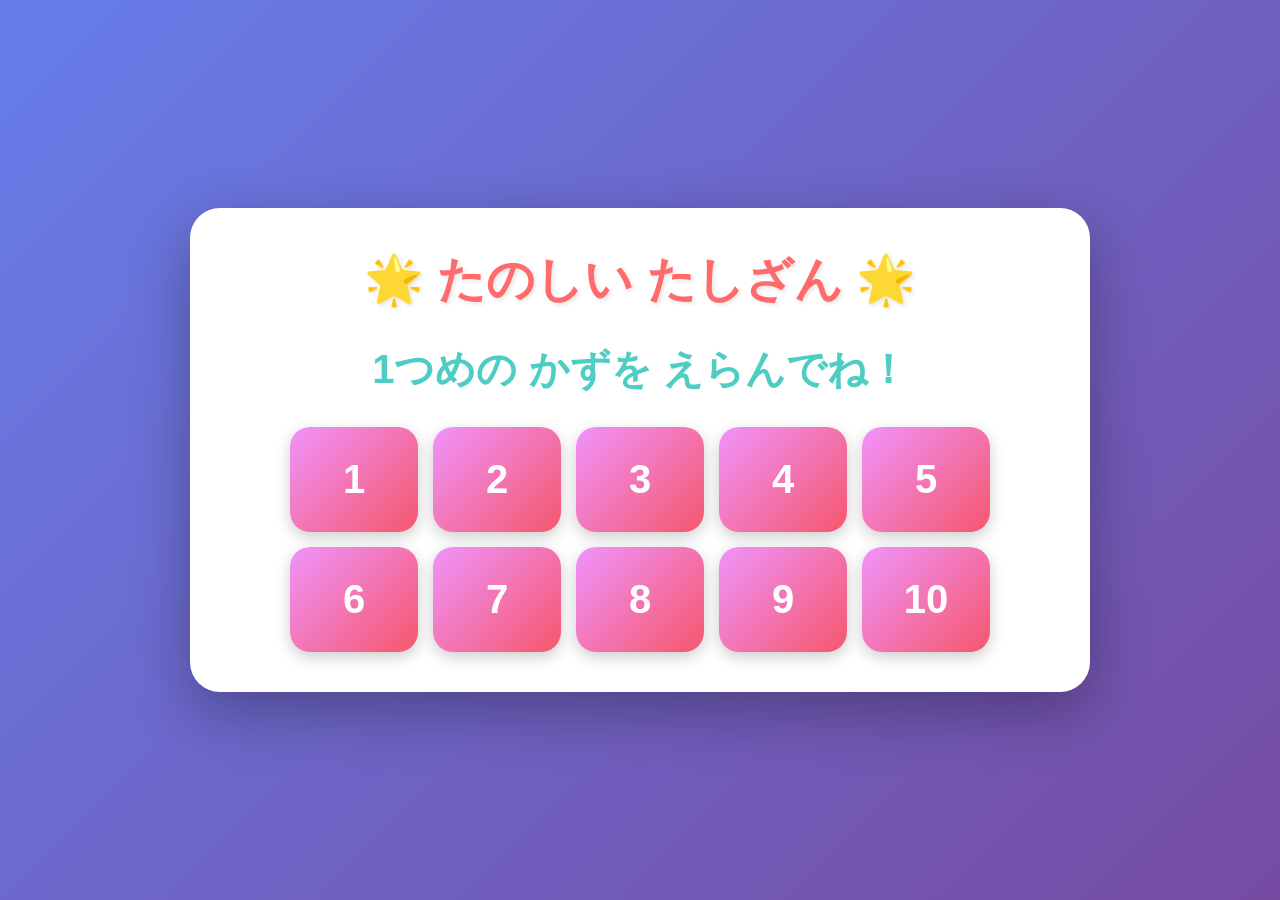
==== index.html @ 9877f445 "幼稚園児向けの視覚的な足し算学習Webアプリを作成 - カラフルで大きなボタンで数字を選択（1〜10） - フルーツの絵文字で数を視覚的に表現 - アニメーション効果で楽しく学習 - ステップバイステ" ====
<!DOCTYPE html>
<html lang="ja">
<head>
    <meta charset="UTF-8">
    <meta name="viewport" content="width=device-width, initial-scale=1.0">
    <title>たのしい たしざん 🍎</title>
    <link rel="stylesheet" href="style.css">
</head>
<body>
    <div class="container">
        <h1 class="title">🌟 たのしい たしざん 🌟</h1>

        <!-- Step 1: 最初の数を選ぶ -->
        <div id="step1" class="step active">
            <h2 class="question">1つめの かずを えらんでね！</h2>
            <div class="number-buttons">
                <button class="num-btn" onclick="selectFirstNumber(1)">1</button>
                <button class="num-btn" onclick="selectFirstNumber(2)">2</button>
                <button class="num-btn" onclick="selectFirstNumber(3)">3</button>
                <button class="num-btn" onclick="selectFirstNumber(4)">4</button>
                <button class="num-btn" onclick="selectFirstNumber(5)">5</button>
                <button class="num-btn" onclick="selectFirstNumber(6)">6</button>
                <button class="num-btn" onclick="selectFirstNumber(7)">7</button>
                <button class="num-btn" onclick="selectFirstNumber(8)">8</button>
                <button class="num-btn" onclick="selectFirstNumber(9)">9</button>
                <button class="num-btn" onclick="selectFirstNumber(10)">10</button>
            </div>
        </div>

        <!-- Step 2: 2番目の数を選ぶ -->
        <div id="step2" class="step">
            <h2 class="question">2つめの かずを えらんでね！</h2>
            <div class="number-buttons">
                <button class="num-btn" onclick="selectSecondNumber(1)">1</button>
                <button class="num-btn" onclick="selectSecondNumber(2)">2</button>
                <button class="num-btn" onclick="selectSecondNumber(3)">3</button>
                <button class="num-btn" onclick="selectSecondNumber(4)">4</button>
                <button class="num-btn" onclick="selectSecondNumber(5)">5</button>
                <button class="num-btn" onclick="selectSecondNumber(6)">6</button>
                <button class="num-btn" onclick="selectSecondNumber(7)">7</button>
                <button class="num-btn" onclick="selectSecondNumber(8)">8</button>
                <button class="num-btn" onclick="selectSecondNumber(9)">9</button>
                <button class="num-btn" onclick="selectSecondNumber(10)">10</button>
            </div>
        </div>

        <!-- Step 3: 視覚的に表示 -->
        <div id="step3" class="step">
            <div class="visual-area">
                <div class="group" id="group1">
                    <div class="group-label" id="label1"></div>
                    <div class="objects-container" id="objects1"></div>
                </div>

                <div class="plus-sign">➕</div>

                <div class="group" id="group2">
                    <div class="group-label" id="label2"></div>
                    <div class="objects-container" id="objects2"></div>
                </div>
            </div>

            <button class="calculate-btn" onclick="calculateResult()">
                あわせると いくつ？ 🎈
            </button>
        </div>

        <!-- Step 4: 結果を表示 -->
        <div id="step4" class="step">
            <div class="result-area">
                <h2 class="answer-label">こたえは...</h2>
                <div class="answer-display">
                    <div class="equation" id="equation"></div>
                    <div class="big-answer" id="bigAnswer"></div>
                </div>
                <div class="all-objects" id="allObjects"></div>
            </div>

            <button class="reset-btn" onclick="resetGame()">
                もういちど やる！ 🎉
            </button>
        </div>
    </div>

    <script src="script.js"></script>
</body>
</html>
---- style.css ----
* {
    margin: 0;
    padding: 0;
    box-sizing: border-box;
}

body {
    font-family: 'Arial', 'Comic Sans MS', sans-serif;
    background: linear-gradient(135deg, #667eea 0%, #764ba2 100%);
    min-height: 100vh;
    display: flex;
    justify-content: center;
    align-items: center;
    padding: 20px;
}

.container {
    background: white;
    border-radius: 30px;
    padding: 40px;
    max-width: 900px;
    width: 100%;
    box-shadow: 0 20px 60px rgba(0, 0, 0, 0.3);
}

.title {
    text-align: center;
    font-size: 3em;
    color: #ff6b6b;
    margin-bottom: 30px;
    text-shadow: 2px 2px 4px rgba(0, 0, 0, 0.1);
    animation: bounce 1s infinite alternate;
}

@keyframes bounce {
    from { transform: translateY(0); }
    to { transform: translateY(-10px); }
}

.step {
    display: none;
}

.step.active {
    display: block;
    animation: fadeIn 0.5s;
}

@keyframes fadeIn {
    from { opacity: 0; transform: scale(0.9); }
    to { opacity: 1; transform: scale(1); }
}

.question {
    text-align: center;
    font-size: 2.5em;
    color: #4ecdc4;
    margin-bottom: 30px;
}

.number-buttons {
    display: grid;
    grid-template-columns: repeat(5, 1fr);
    gap: 15px;
    max-width: 700px;
    margin: 0 auto;
}

.num-btn {
    font-size: 2.5em;
    font-weight: bold;
    padding: 30px;
    border: none;
    border-radius: 20px;
    background: linear-gradient(135deg, #f093fb 0%, #f5576c 100%);
    color: white;
    cursor: pointer;
    transition: all 0.3s;
    box-shadow: 0 5px 15px rgba(0, 0, 0, 0.2);
}

.num-btn:hover {
    transform: scale(1.1);
    box-shadow: 0 8px 25px rgba(0, 0, 0, 0.3);
}

.num-btn:active {
    transform: scale(0.95);
}

.visual-area {
    display: flex;
    justify-content: space-around;
    align-items: center;
    margin: 40px 0;
    min-height: 300px;
}

.group {
    flex: 1;
    text-align: center;
}

.group-label {
    font-size: 3em;
    font-weight: bold;
    color: #ff6b6b;
    margin-bottom: 20px;
}

.objects-container {
    display: flex;
    flex-wrap: wrap;
    justify-content: center;
    gap: 10px;
    min-height: 200px;
}

.object {
    font-size: 3em;
    animation: popIn 0.5s;
}

@keyframes popIn {
    0% { transform: scale(0); }
    50% { transform: scale(1.2); }
    100% { transform: scale(1); }
}

.plus-sign {
    font-size: 5em;
    color: #4ecdc4;
    animation: pulse 1s infinite;
}

@keyframes pulse {
    0%, 100% { transform: scale(1); }
    50% { transform: scale(1.2); }
}

.calculate-btn,
.reset-btn {
    display: block;
    margin: 30px auto;
    font-size: 2em;
    font-weight: bold;
    padding: 25px 50px;
    border: none;
    border-radius: 25px;
    background: linear-gradient(135deg, #ffa751 0%, #ffe259 100%);
    color: #333;
    cursor: pointer;
    box-shadow: 0 8px 20px rgba(0, 0, 0, 0.2);
    transition: all 0.3s;
}

.calculate-btn:hover,
.reset-btn:hover {
    transform: scale(1.05);
    box-shadow: 0 10px 30px rgba(0, 0, 0, 0.3);
}

.calculate-btn:active,
.reset-btn:active {
    transform: scale(0.98);
}

.result-area {
    text-align: center;
}

.answer-label {
    font-size: 2.5em;
    color: #4ecdc4;
    margin-bottom: 20px;
}

.answer-display {
    margin: 30px 0;
}

.equation {
    font-size: 3em;
    color: #333;
    margin-bottom: 20px;
}

.big-answer {
    font-size: 6em;
    font-weight: bold;
    color: #ff6b6b;
    text-shadow: 3px 3px 6px rgba(0, 0, 0, 0.2);
    animation: celebrate 0.8s;
}

@keyframes celebrate {
    0%, 100% { transform: scale(1) rotate(0deg); }
    25% { transform: scale(1.2) rotate(-5deg); }
    75% { transform: scale(1.2) rotate(5deg); }
}

.all-objects {
    display: flex;
    flex-wrap: wrap;
    justify-content: center;
    gap: 8px;
    margin: 30px 0;
}

.all-objects .object {
    animation: gather 0.8s;
}

@keyframes gather {
    from {
        opacity: 0;
        transform: translateY(-50px);
    }
    to {
        opacity: 1;
        transform: translateY(0);
    }
}

.reset-btn {
    background: linear-gradient(135deg, #667eea 0%, #764ba2 100%);
    color: white;
}

/* レスポンシブ対応 */
@media (max-width: 768px) {
    .title {
        font-size: 2em;
    }

    .question {
        font-size: 1.8em;
    }

    .number-buttons {
        grid-template-columns: repeat(3, 1fr);
        gap: 10px;
    }

    .num-btn {
        font-size: 2em;
        padding: 20px;
    }

    .visual-area {
        flex-direction: column;
    }

    .plus-sign {
        transform: rotate(90deg);
        margin: 20px 0;
    }

    .group-label {
        font-size: 2em;
    }

    .object {
        font-size: 2.5em;
    }

    .calculate-btn,
    .reset-btn {
        font-size: 1.5em;
        padding: 20px 40px;
    }

    .big-answer {
        font-size: 4em;
    }

    .equation {
        font-size: 2em;
    }
}
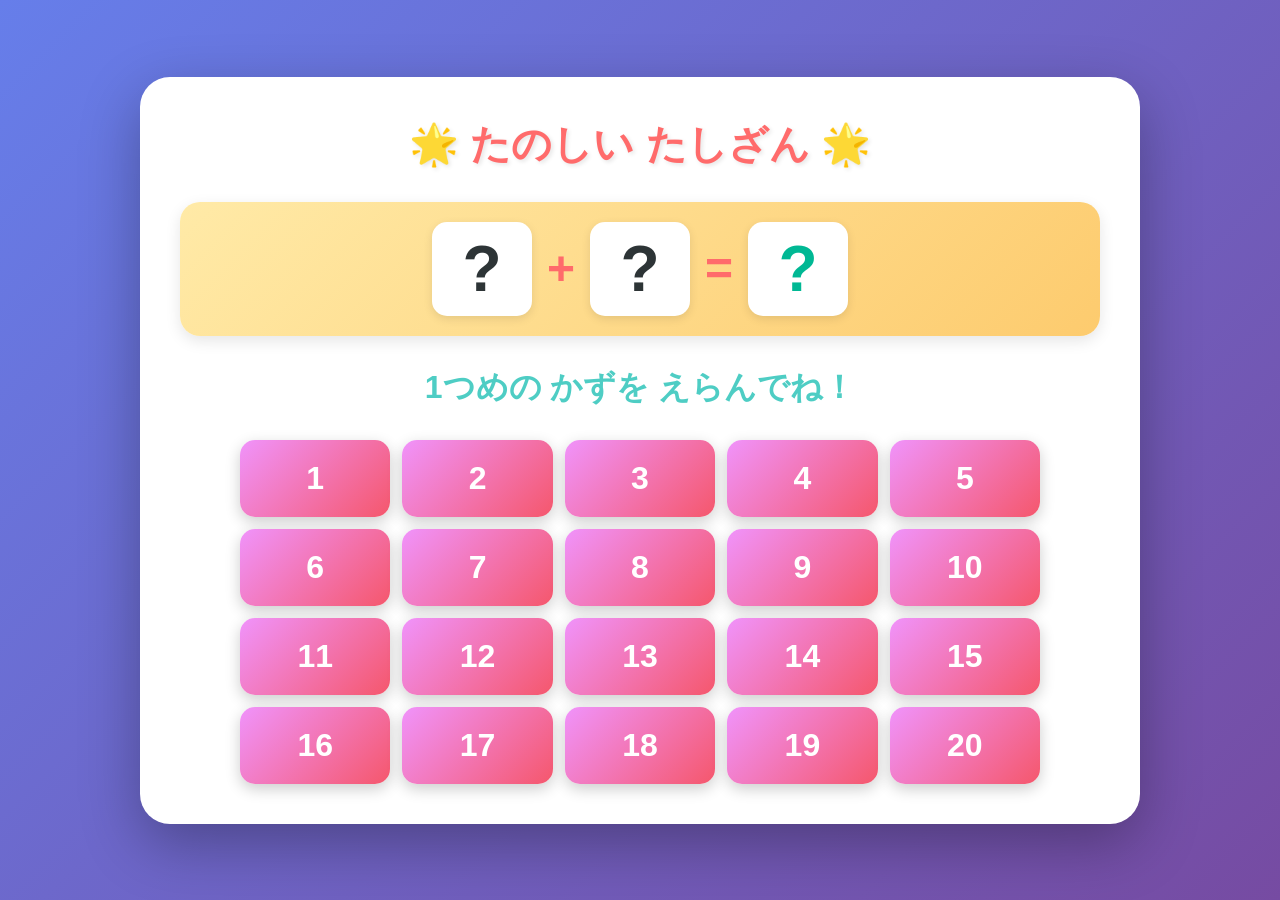
==== commit a142b84b: "10のかたまり表示機能を実装し、UI/UXを大幅改善 主な変更点: - 式を画面上部に常時表示（「？+？=？」形式） - 数字選択範囲を1-20に拡張 - 10のフレーム表示機能を実装（10進法の視覚" ====
--- a/index.html
+++ b/index.html
@@ -10,70 +10,72 @@
     <div class="container">
         <h1 class="title">🌟 たのしい たしざん 🌟</h1>
 
-        <!-- Step 1: 最初の数を選ぶ -->
+        <!-- 式の表示エリア -->
+        <div class="equation-display">
+            <span class="equation-num" id="num1">?</span>
+            <span class="equation-operator">+</span>
+            <span class="equation-num" id="num2">?</span>
+            <span class="equation-operator">=</span>
+            <span class="equation-result" id="result">?</span>
+        </div>
+
+        <!-- Step 1: 数字を選ぶ -->
         <div id="step1" class="step active">
-            <h2 class="question">1つめの かずを えらんでね！</h2>
+            <h2 class="question" id="questionText">1つめの かずを えらんでね！</h2>
             <div class="number-buttons">
-                <button class="num-btn" onclick="selectFirstNumber(1)">1</button>
-                <button class="num-btn" onclick="selectFirstNumber(2)">2</button>
-                <button class="num-btn" onclick="selectFirstNumber(3)">3</button>
-                <button class="num-btn" onclick="selectFirstNumber(4)">4</button>
-                <button class="num-btn" onclick="selectFirstNumber(5)">5</button>
-                <button class="num-btn" onclick="selectFirstNumber(6)">6</button>
-                <button class="num-btn" onclick="selectFirstNumber(7)">7</button>
-                <button class="num-btn" onclick="selectFirstNumber(8)">8</button>
-                <button class="num-btn" onclick="selectFirstNumber(9)">9</button>
-                <button class="num-btn" onclick="selectFirstNumber(10)">10</button>
+                <button class="num-btn" onclick="selectNumber(1)">1</button>
+                <button class="num-btn" onclick="selectNumber(2)">2</button>
+                <button class="num-btn" onclick="selectNumber(3)">3</button>
+                <button class="num-btn" onclick="selectNumber(4)">4</button>
+                <button class="num-btn" onclick="selectNumber(5)">5</button>
+                <button class="num-btn" onclick="selectNumber(6)">6</button>
+                <button class="num-btn" onclick="selectNumber(7)">7</button>
+                <button class="num-btn" onclick="selectNumber(8)">8</button>
+                <button class="num-btn" onclick="selectNumber(9)">9</button>
+                <button class="num-btn" onclick="selectNumber(10)">10</button>
+                <button class="num-btn" onclick="selectNumber(11)">11</button>
+                <button class="num-btn" onclick="selectNumber(12)">12</button>
+                <button class="num-btn" onclick="selectNumber(13)">13</button>
+                <button class="num-btn" onclick="selectNumber(14)">14</button>
+                <button class="num-btn" onclick="selectNumber(15)">15</button>
+                <button class="num-btn" onclick="selectNumber(16)">16</button>
+                <button class="num-btn" onclick="selectNumber(17)">17</button>
+                <button class="num-btn" onclick="selectNumber(18)">18</button>
+                <button class="num-btn" onclick="selectNumber(19)">19</button>
+                <button class="num-btn" onclick="selectNumber(20)">20</button>
             </div>
         </div>
 
-        <!-- Step 2: 2番目の数を選ぶ -->
+        <!-- Step 2: 視覚的に表示 -->
         <div id="step2" class="step">
-            <h2 class="question">2つめの かずを えらんでね！</h2>
-            <div class="number-buttons">
-                <button class="num-btn" onclick="selectSecondNumber(1)">1</button>
-                <button class="num-btn" onclick="selectSecondNumber(2)">2</button>
-                <button class="num-btn" onclick="selectSecondNumber(3)">3</button>
-                <button class="num-btn" onclick="selectSecondNumber(4)">4</button>
-                <button class="num-btn" onclick="selectSecondNumber(5)">5</button>
-                <button class="num-btn" onclick="selectSecondNumber(6)">6</button>
-                <button class="num-btn" onclick="selectSecondNumber(7)">7</button>
-                <button class="num-btn" onclick="selectSecondNumber(8)">8</button>
-                <button class="num-btn" onclick="selectSecondNumber(9)">9</button>
-                <button class="num-btn" onclick="selectSecondNumber(10)">10</button>
-            </div>
-        </div>
-
-        <!-- Step 3: 視覚的に表示 -->
-        <div id="step3" class="step">
+            <h2 class="visual-title">これを あわせると...</h2>
             <div class="visual-area">
-                <div class="group" id="group1">
-                    <div class="group-label" id="label1"></div>
-                    <div class="objects-container" id="objects1"></div>
+                <div class="number-group">
+                    <div class="number-label" id="label1"></div>
+                    <div class="ten-frames" id="frames1"></div>
                 </div>
 
                 <div class="plus-sign">➕</div>
 
-                <div class="group" id="group2">
-                    <div class="group-label" id="label2"></div>
-                    <div class="objects-container" id="objects2"></div>
+                <div class="number-group">
+                    <div class="number-label" id="label2"></div>
+                    <div class="ten-frames" id="frames2"></div>
                 </div>
             </div>
 
             <button class="calculate-btn" onclick="calculateResult()">
-                あわせると いくつ？ 🎈
+                こたえを みる！ 🎈
             </button>
         </div>
 
-        <!-- Step 4: 結果を表示 -->
-        <div id="step4" class="step">
+        <!-- Step 3: 結果を表示 -->
+        <div id="step3" class="step">
             <div class="result-area">
                 <h2 class="answer-label">こたえは...</h2>
-                <div class="answer-display">
-                    <div class="equation" id="equation"></div>
-                    <div class="big-answer" id="bigAnswer"></div>
+                <div class="big-answer" id="bigAnswer"></div>
+                <div class="answer-explanation">
+                    <div class="ten-frames-result" id="resultFrames"></div>
                 </div>
-                <div class="all-objects" id="allObjects"></div>
             </div>
 
             <button class="reset-btn" onclick="resetGame()">
--- a/style.css
+++ b/style.css
@@ -18,25 +18,73 @@
     background: white;
     border-radius: 30px;
     padding: 40px;
-    max-width: 900px;
+    max-width: 1000px;
     width: 100%;
     box-shadow: 0 20px 60px rgba(0, 0, 0, 0.3);
 }
 
 .title {
     text-align: center;
+    font-size: 2.5em;
+    color: #ff6b6b;
+    margin-bottom: 20px;
+    text-shadow: 2px 2px 4px rgba(0, 0, 0, 0.1);
+}
+
+/* 式の表示エリア */
+.equation-display {
+    display: flex;
+    justify-content: center;
+    align-items: center;
+    gap: 15px;
+    margin: 30px 0;
+    padding: 20px;
+    background: linear-gradient(135deg, #ffeaa7 0%, #fdcb6e 100%);
+    border-radius: 20px;
+    box-shadow: 0 5px 15px rgba(0, 0, 0, 0.1);
+}
+
+.equation-num {
+    font-size: 4em;
+    font-weight: bold;
+    color: #2d3436;
+    min-width: 100px;
+    text-align: center;
+    background: white;
+    border-radius: 15px;
+    padding: 10px 20px;
+    box-shadow: 0 3px 10px rgba(0, 0, 0, 0.1);
+}
+
+.equation-operator {
     font-size: 3em;
+    font-weight: bold;
     color: #ff6b6b;
-    margin-bottom: 30px;
-    text-shadow: 2px 2px 4px rgba(0, 0, 0, 0.1);
-    animation: bounce 1s infinite alternate;
-}
-
-@keyframes bounce {
-    from { transform: translateY(0); }
-    to { transform: translateY(-10px); }
-}
-
+}
+
+.equation-result {
+    font-size: 4em;
+    font-weight: bold;
+    color: #00b894;
+    min-width: 100px;
+    text-align: center;
+    background: white;
+    border-radius: 15px;
+    padding: 10px 20px;
+    box-shadow: 0 3px 10px rgba(0, 0, 0, 0.1);
+}
+
+.equation-result.revealed {
+    animation: celebrate 0.8s;
+}
+
+@keyframes celebrate {
+    0%, 100% { transform: scale(1) rotate(0deg); }
+    25% { transform: scale(1.2) rotate(-5deg); }
+    75% { transform: scale(1.2) rotate(5deg); }
+}
+
+/* ステップ管理 */
 .step {
     display: none;
 }
@@ -47,31 +95,34 @@
 }
 
 @keyframes fadeIn {
-    from { opacity: 0; transform: scale(0.9); }
+    from { opacity: 0; transform: scale(0.95); }
     to { opacity: 1; transform: scale(1); }
 }
 
-.question {
-    text-align: center;
-    font-size: 2.5em;
+/* 質問テキスト */
+.question,
+.visual-title {
+    text-align: center;
+    font-size: 2em;
     color: #4ecdc4;
     margin-bottom: 30px;
 }
 
+/* 数字ボタン */
 .number-buttons {
     display: grid;
     grid-template-columns: repeat(5, 1fr);
-    gap: 15px;
-    max-width: 700px;
+    gap: 12px;
+    max-width: 800px;
     margin: 0 auto;
 }
 
 .num-btn {
-    font-size: 2.5em;
-    font-weight: bold;
-    padding: 30px;
+    font-size: 2em;
+    font-weight: bold;
+    padding: 20px;
     border: none;
-    border-radius: 20px;
+    border-radius: 15px;
     background: linear-gradient(135deg, #f093fb 0%, #f5576c 100%);
     color: white;
     cursor: pointer;
@@ -88,37 +139,64 @@
     transform: scale(0.95);
 }
 
+/* 視覚的表示エリア */
 .visual-area {
     display: flex;
     justify-content: space-around;
-    align-items: center;
+    align-items: flex-start;
     margin: 40px 0;
-    min-height: 300px;
-}
-
-.group {
+    gap: 20px;
+}
+
+.number-group {
     flex: 1;
-    text-align: center;
-}
-
-.group-label {
-    font-size: 3em;
+    display: flex;
+    flex-direction: column;
+    align-items: center;
+}
+
+.number-label {
+    font-size: 2.5em;
     font-weight: bold;
     color: #ff6b6b;
-    margin-bottom: 20px;
-}
-
-.objects-container {
-    display: flex;
-    flex-wrap: wrap;
+    margin-bottom: 15px;
+}
+
+/* 10のフレーム表示 */
+.ten-frames {
+    display: flex;
+    flex-direction: column;
+    gap: 15px;
+}
+
+.ten-frame {
+    display: grid;
+    grid-template-columns: repeat(5, 1fr);
+    gap: 8px;
+    padding: 15px;
+    background: rgba(78, 205, 196, 0.1);
+    border: 3px solid #4ecdc4;
+    border-radius: 15px;
+}
+
+.ten-frame.partial {
+    background: rgba(255, 107, 107, 0.1);
+    border-color: #ff6b6b;
+}
+
+.frame-item {
+    width: 50px;
+    height: 50px;
+    display: flex;
     justify-content: center;
-    gap: 10px;
-    min-height: 200px;
-}
-
-.object {
-    font-size: 3em;
+    align-items: center;
+    font-size: 2.5em;
     animation: popIn 0.5s;
+}
+
+.frame-item.empty {
+    background: rgba(0, 0, 0, 0.05);
+    border-radius: 8px;
 }
 
 @keyframes popIn {
@@ -128,16 +206,18 @@
 }
 
 .plus-sign {
-    font-size: 5em;
+    font-size: 4em;
     color: #4ecdc4;
-    animation: pulse 1s infinite;
+    align-self: center;
+    animation: pulse 2s infinite;
 }
 
 @keyframes pulse {
     0%, 100% { transform: scale(1); }
-    50% { transform: scale(1.2); }
-}
-
+    50% { transform: scale(1.15); }
+}
+
+/* ボタン */
 .calculate-btn,
 .reset-btn {
     display: block;
@@ -165,6 +245,7 @@
     transform: scale(0.98);
 }
 
+/* 結果表示エリア */
 .result-area {
     text-align: center;
 }
@@ -175,51 +256,24 @@
     margin-bottom: 20px;
 }
 
-.answer-display {
-    margin: 30px 0;
-}
-
-.equation {
-    font-size: 3em;
-    color: #333;
-    margin-bottom: 20px;
-}
-
 .big-answer {
-    font-size: 6em;
+    font-size: 7em;
     font-weight: bold;
     color: #ff6b6b;
     text-shadow: 3px 3px 6px rgba(0, 0, 0, 0.2);
+    margin: 20px 0;
     animation: celebrate 0.8s;
 }
 
-@keyframes celebrate {
-    0%, 100% { transform: scale(1) rotate(0deg); }
-    25% { transform: scale(1.2) rotate(-5deg); }
-    75% { transform: scale(1.2) rotate(5deg); }
-}
-
-.all-objects {
-    display: flex;
-    flex-wrap: wrap;
-    justify-content: center;
-    gap: 8px;
-    margin: 30px 0;
-}
-
-.all-objects .object {
-    animation: gather 0.8s;
-}
-
-@keyframes gather {
-    from {
-        opacity: 0;
-        transform: translateY(-50px);
-    }
-    to {
-        opacity: 1;
-        transform: translateY(0);
-    }
+.answer-explanation {
+    margin: 40px 0;
+}
+
+.ten-frames-result {
+    display: flex;
+    flex-direction: column;
+    align-items: center;
+    gap: 15px;
 }
 
 .reset-btn {
@@ -228,27 +282,39 @@
 }
 
 /* レスポンシブ対応 */
-@media (max-width: 768px) {
+@media (max-width: 900px) {
     .title {
         font-size: 2em;
     }
 
-    .question {
-        font-size: 1.8em;
+    .equation-display {
+        gap: 10px;
+    }
+
+    .equation-num,
+    .equation-result {
+        font-size: 3em;
+        min-width: 80px;
+        padding: 8px 15px;
+    }
+
+    .equation-operator {
+        font-size: 2.5em;
     }
 
     .number-buttons {
-        grid-template-columns: repeat(3, 1fr);
+        grid-template-columns: repeat(4, 1fr);
         gap: 10px;
     }
 
     .num-btn {
-        font-size: 2em;
-        padding: 20px;
+        font-size: 1.5em;
+        padding: 15px;
     }
 
     .visual-area {
         flex-direction: column;
+        align-items: center;
     }
 
     .plus-sign {
@@ -256,12 +322,65 @@
         margin: 20px 0;
     }
 
-    .group-label {
-        font-size: 2em;
-    }
-
-    .object {
-        font-size: 2.5em;
+    .frame-item {
+        width: 40px;
+        height: 40px;
+        font-size: 2em;
+    }
+}
+
+@media (max-width: 600px) {
+    .container {
+        padding: 20px;
+    }
+
+    .title {
+        font-size: 1.5em;
+    }
+
+    .equation-num,
+    .equation-result {
+        font-size: 2em;
+        min-width: 60px;
+        padding: 5px 10px;
+    }
+
+    .equation-operator {
+        font-size: 2em;
+    }
+
+    .number-buttons {
+        grid-template-columns: repeat(4, 1fr);
+        gap: 8px;
+    }
+
+    .num-btn {
+        font-size: 1.3em;
+        padding: 12px;
+    }
+
+    .question,
+    .visual-title {
+        font-size: 1.5em;
+    }
+
+    .number-label {
+        font-size: 2em;
+    }
+
+    .frame-item {
+        width: 35px;
+        height: 35px;
+        font-size: 1.8em;
+    }
+
+    .ten-frame {
+        gap: 5px;
+        padding: 10px;
+    }
+
+    .big-answer {
+        font-size: 5em;
     }
 
     .calculate-btn,
@@ -269,12 +388,4 @@
         font-size: 1.5em;
         padding: 20px 40px;
     }
-
-    .big-answer {
-        font-size: 4em;
-    }
-
-    .equation {
-        font-size: 2em;
-    }
-}
+}
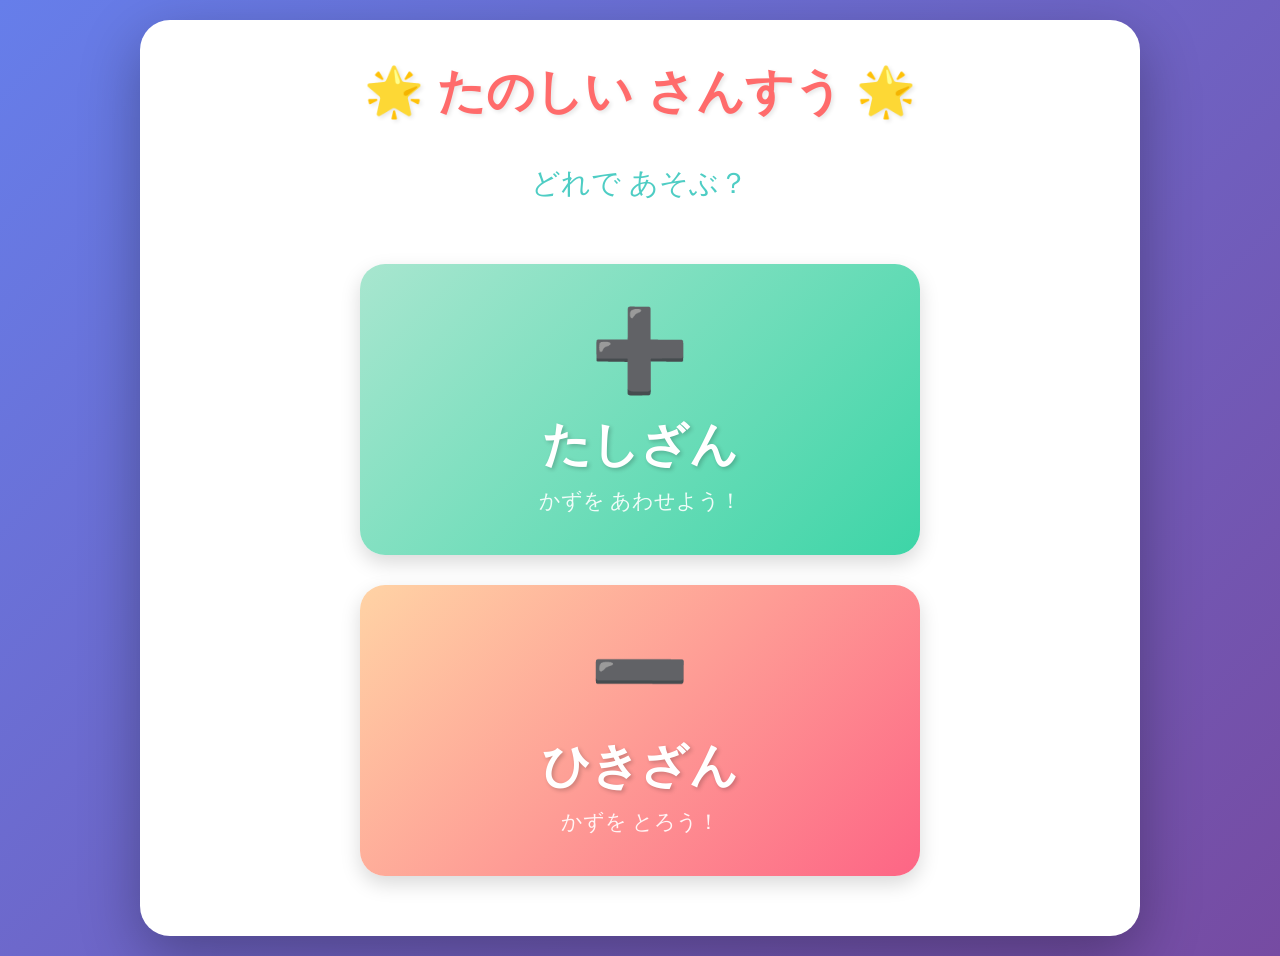
==== commit 5bdb8656: "引き算アプリを追加し、マルチページ構成に変更 主な変更点: - トップページ（index.html）を新設し、演算選択画面を実装 - 足し算アプリをaddition.htmlに分離 - 引き算アプリ（" ====
--- a/index.html
+++ b/index.html
@@ -3,87 +3,129 @@
 <head>
     <meta charset="UTF-8">
     <meta name="viewport" content="width=device-width, initial-scale=1.0">
-    <title>たのしい たしざん 🍎</title>
+    <title>たのしい さんすう 🎓</title>
     <link rel="stylesheet" href="style.css">
+    <style>
+        .operation-selector {
+            display: flex;
+            flex-direction: column;
+            gap: 30px;
+            max-width: 600px;
+            margin: 0 auto;
+            padding: 20px;
+        }
+
+        .operation-card {
+            display: block;
+            text-decoration: none;
+            padding: 40px;
+            border-radius: 25px;
+            text-align: center;
+            transition: all 0.3s;
+            box-shadow: 0 8px 20px rgba(0, 0, 0, 0.15);
+            position: relative;
+            overflow: hidden;
+        }
+
+        .operation-card:hover {
+            transform: translateY(-5px);
+            box-shadow: 0 12px 30px rgba(0, 0, 0, 0.25);
+        }
+
+        .operation-card:active {
+            transform: translateY(-2px);
+        }
+
+        .addition-card {
+            background: linear-gradient(135deg, #a8e6cf 0%, #3dd5a7 100%);
+        }
+
+        .subtraction-card {
+            background: linear-gradient(135deg, #ffd3a5 0%, #fd6585 100%);
+        }
+
+        .operation-icon {
+            font-size: 5em;
+            margin-bottom: 15px;
+            display: block;
+        }
+
+        .operation-title {
+            font-size: 3em;
+            font-weight: bold;
+            color: white;
+            margin-bottom: 10px;
+            text-shadow: 2px 2px 4px rgba(0, 0, 0, 0.2);
+        }
+
+        .operation-description {
+            font-size: 1.3em;
+            color: rgba(255, 255, 255, 0.9);
+        }
+
+        .main-title {
+            text-align: center;
+            font-size: 3em;
+            color: #ff6b6b;
+            margin-bottom: 40px;
+            text-shadow: 2px 2px 4px rgba(0, 0, 0, 0.1);
+            animation: bounce 2s infinite alternate;
+        }
+
+        @keyframes bounce {
+            from { transform: translateY(0); }
+            to { transform: translateY(-10px); }
+        }
+
+        .intro-text {
+            text-align: center;
+            font-size: 1.8em;
+            color: #4ecdc4;
+            margin-bottom: 40px;
+        }
+
+        @media (max-width: 768px) {
+            .main-title {
+                font-size: 2em;
+            }
+
+            .intro-text {
+                font-size: 1.4em;
+            }
+
+            .operation-title {
+                font-size: 2.5em;
+            }
+
+            .operation-icon {
+                font-size: 4em;
+            }
+
+            .operation-description {
+                font-size: 1.1em;
+            }
+        }
+    </style>
 </head>
 <body>
     <div class="container">
-        <h1 class="title">🌟 たのしい たしざん 🌟</h1>
+        <h1 class="main-title">🌟 たのしい さんすう 🌟</h1>
 
-        <!-- 式の表示エリア -->
-        <div class="equation-display">
-            <span class="equation-num" id="num1">?</span>
-            <span class="equation-operator">+</span>
-            <span class="equation-num" id="num2">?</span>
-            <span class="equation-operator">=</span>
-            <span class="equation-result" id="result">?</span>
-        </div>
+        <p class="intro-text">どれで あそぶ？</p>
 
-        <!-- Step 1: 数字を選ぶ -->
-        <div id="step1" class="step active">
-            <h2 class="question" id="questionText">1つめの かずを えらんでね！</h2>
-            <div class="number-buttons">
-                <button class="num-btn" onclick="selectNumber(1)">1</button>
-                <button class="num-btn" onclick="selectNumber(2)">2</button>
-                <button class="num-btn" onclick="selectNumber(3)">3</button>
-                <button class="num-btn" onclick="selectNumber(4)">4</button>
-                <button class="num-btn" onclick="selectNumber(5)">5</button>
-                <button class="num-btn" onclick="selectNumber(6)">6</button>
-                <button class="num-btn" onclick="selectNumber(7)">7</button>
-                <button class="num-btn" onclick="selectNumber(8)">8</button>
-                <button class="num-btn" onclick="selectNumber(9)">9</button>
-                <button class="num-btn" onclick="selectNumber(10)">10</button>
-                <button class="num-btn" onclick="selectNumber(11)">11</button>
-                <button class="num-btn" onclick="selectNumber(12)">12</button>
-                <button class="num-btn" onclick="selectNumber(13)">13</button>
-                <button class="num-btn" onclick="selectNumber(14)">14</button>
-                <button class="num-btn" onclick="selectNumber(15)">15</button>
-                <button class="num-btn" onclick="selectNumber(16)">16</button>
-                <button class="num-btn" onclick="selectNumber(17)">17</button>
-                <button class="num-btn" onclick="selectNumber(18)">18</button>
-                <button class="num-btn" onclick="selectNumber(19)">19</button>
-                <button class="num-btn" onclick="selectNumber(20)">20</button>
-            </div>
-        </div>
+        <div class="operation-selector">
+            <a href="addition.html" class="operation-card addition-card">
+                <span class="operation-icon">➕</span>
+                <div class="operation-title">たしざん</div>
+                <div class="operation-description">かずを あわせよう！</div>
+            </a>
 
-        <!-- Step 2: 視覚的に表示 -->
-        <div id="step2" class="step">
-            <h2 class="visual-title">これを あわせると...</h2>
-            <div class="visual-area">
-                <div class="number-group">
-                    <div class="number-label" id="label1"></div>
-                    <div class="ten-frames" id="frames1"></div>
-                </div>
-
-                <div class="plus-sign">➕</div>
-
-                <div class="number-group">
-                    <div class="number-label" id="label2"></div>
-                    <div class="ten-frames" id="frames2"></div>
-                </div>
-            </div>
-
-            <button class="calculate-btn" onclick="calculateResult()">
-                こたえを みる！ 🎈
-            </button>
-        </div>
-
-        <!-- Step 3: 結果を表示 -->
-        <div id="step3" class="step">
-            <div class="result-area">
-                <h2 class="answer-label">こたえは...</h2>
-                <div class="big-answer" id="bigAnswer"></div>
-                <div class="answer-explanation">
-                    <div class="ten-frames-result" id="resultFrames"></div>
-                </div>
-            </div>
-
-            <button class="reset-btn" onclick="resetGame()">
-                もういちど やる！ 🎉
-            </button>
+            <a href="subtraction.html" class="operation-card subtraction-card">
+                <span class="operation-icon">➖</span>
+                <div class="operation-title">ひきざん</div>
+                <div class="operation-description">かずを とろう！</div>
+            </a>
         </div>
     </div>
-
-    <script src="script.js"></script>
 </body>
 </html>
--- a/style.css
+++ b/style.css
@@ -389,3 +389,26 @@
         padding: 20px 40px;
     }
 }
+
+/* ホームボタン */
+.home-btn {
+    display: inline-block;
+    padding: 15px 30px;
+    background: linear-gradient(135deg, #a29bfe 0%, #6c5ce7 100%);
+    color: white;
+    text-decoration: none;
+    border-radius: 15px;
+    font-size: 1.5em;
+    font-weight: bold;
+    box-shadow: 0 5px 15px rgba(0,0,0,0.2);
+    transition: all 0.3s;
+}
+
+.home-btn:hover {
+    transform: scale(1.05);
+    box-shadow: 0 8px 20px rgba(0,0,0,0.3);
+}
+
+.home-btn:active {
+    transform: scale(0.98);
+}
